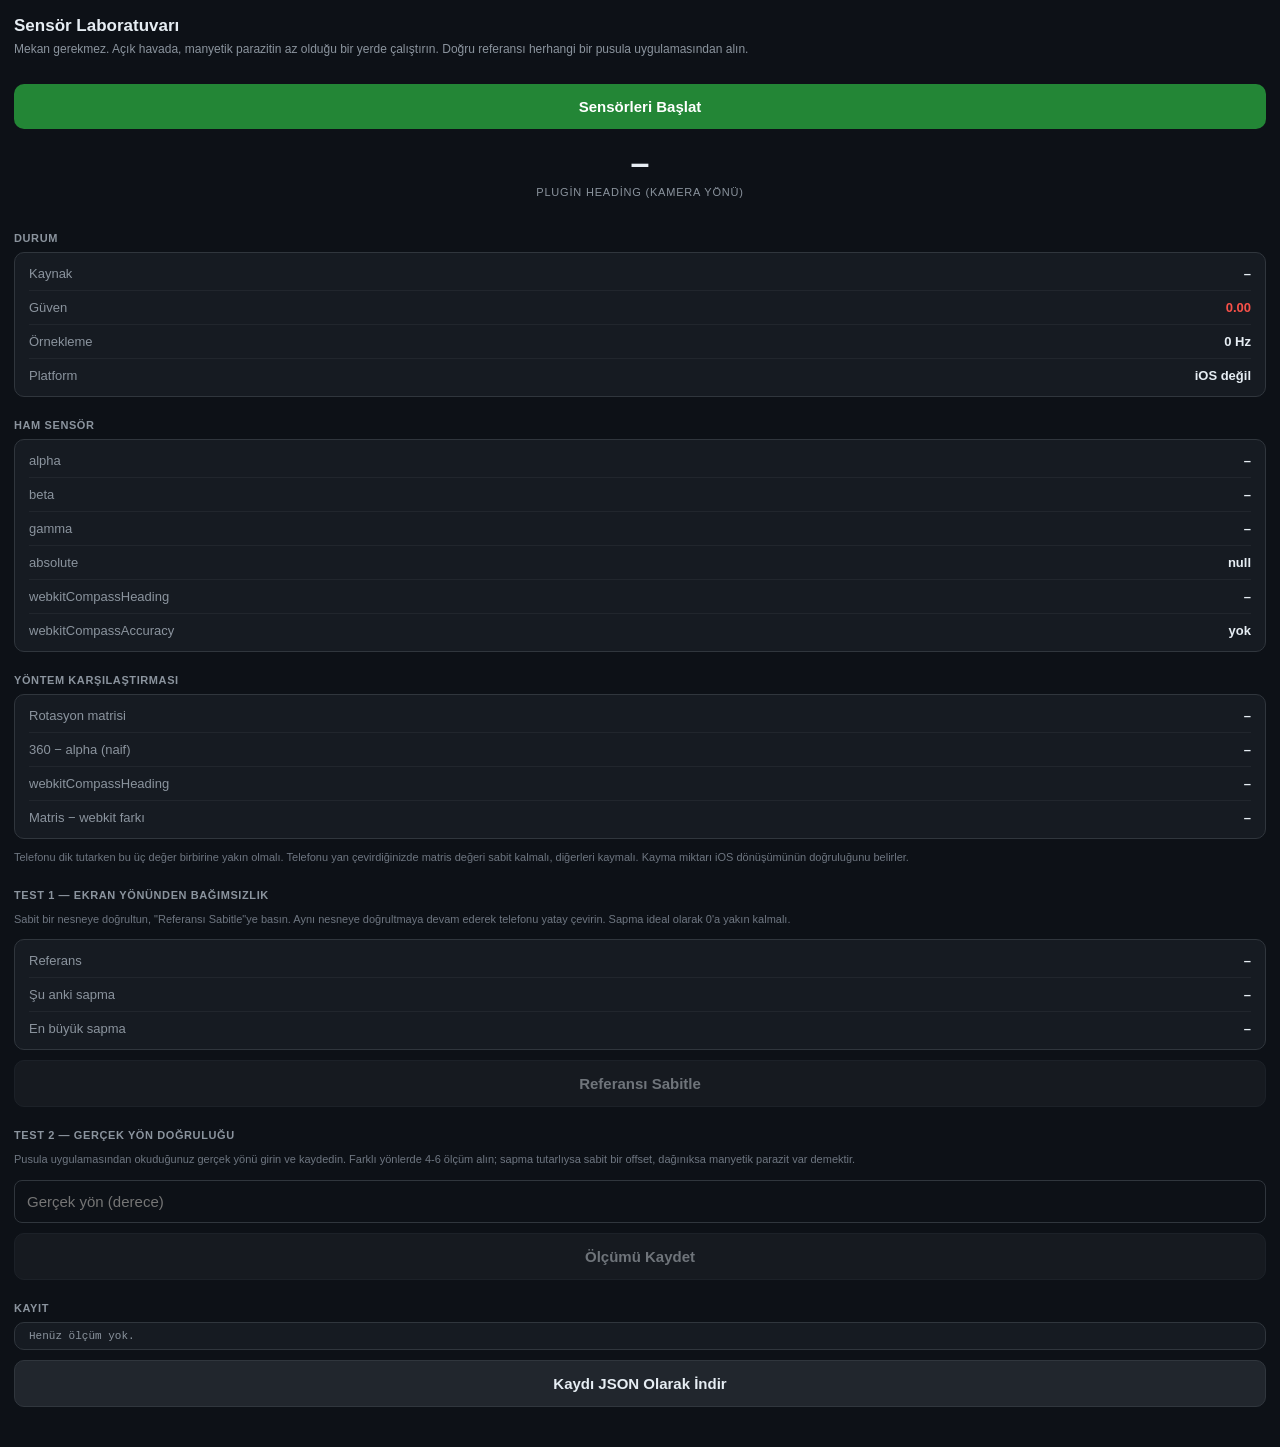
==== tools/sensor-lab.html @ 2a3771e2 "simulation test" ====
<!DOCTYPE html>
<html lang="tr">
<head>
<meta charset="UTF-8">
<meta name="viewport" content="width=device-width, initial-scale=1.0, maximum-scale=1.0, user-scalable=no">
<title>Sensör Laboratuvarı</title>
<script src="../ar-navigation-ui.js"></script>
<style>
    * { box-sizing: border-box; }
    body {
        margin: 0; padding: 16px 14px 40px;
        background: #0d1117; color: #e6edf3;
        font-family: -apple-system, BlinkMacSystemFont, 'Segoe UI', Roboto, sans-serif;
        -webkit-text-size-adjust: 100%;
    }
    h1 { font-size: 17px; margin: 0 0 4px; }
    .sub { font-size: 12px; color: #8b949e; margin: 0 0 16px; line-height: 1.5; }
    h2 { font-size: 11px; text-transform: uppercase; letter-spacing: .6px;
         color: #8b949e; margin: 22px 0 8px; }
    .card { background: #161b22; border: 1px solid #30363d;
            border-radius: 10px; padding: 4px 14px; }
    .row { display: flex; justify-content: space-between; align-items: center;
           padding: 9px 0; border-bottom: 1px solid #21262d; font-size: 13px; }
    .row:last-child { border-bottom: none; }
    .row span:first-child { color: #8b949e; }
    .row span:last-child { font-weight: 600; font-variant-numeric: tabular-nums; }
    .big { font-size: 34px; font-weight: 700; text-align: center;
           padding: 14px 0 4px; font-variant-numeric: tabular-nums; }
    .biglbl { text-align: center; font-size: 11px; color: #8b949e;
              text-transform: uppercase; letter-spacing: .8px; padding-bottom: 12px; }
    button {
        width: 100%; padding: 14px; margin-top: 10px; border: none; border-radius: 10px;
        background: #238636; color: #fff; font-size: 15px; font-weight: 600;
    }
    button.secondary { background: #21262d; border: 1px solid #30363d; color: #e6edf3; }
    button:disabled { opacity: .45; }
    input[type=number] {
        width: 100%; padding: 12px; border-radius: 8px; font-size: 15px;
        background: #0d1117; border: 1px solid #30363d; color: #e6edf3;
    }
    .ok { color: #3fb950; } .warn { color: #d29922; } .bad { color: #f85149; }
    .log { font-size: 11px; color: #8b949e; line-height: 1.7;
           max-height: 190px; overflow-y: auto; white-space: pre-wrap;
           font-family: ui-monospace, Menlo, Consolas, monospace; }
    .note { font-size: 11px; color: #6e7681; line-height: 1.6; margin-top: 10px; }
</style>
</head>
<body>

<h1>Sensör Laboratuvarı</h1>
<p class="sub">Mekan gerekmez. Açık havada, manyetik parazitin az olduğu bir
    yerde çalıştırın. Doğru referansı herhangi bir pusula uygulamasından alın.</p>

<button id="permBtn">Sensörleri Başlat</button>

<div class="big" id="bigHeading">–</div>
<div class="biglbl">Plugin heading (kamera yönü)</div>

<h2>Durum</h2>
<div class="card">
    <div class="row"><span>Kaynak</span><span id="src">–</span></div>
    <div class="row"><span>Güven</span><span id="conf">–</span></div>
    <div class="row"><span>Örnekleme</span><span id="hz">–</span></div>
    <div class="row"><span>Platform</span><span id="plat">–</span></div>
</div>

<h2>Ham sensör</h2>
<div class="card">
    <div class="row"><span>alpha</span><span id="ra">–</span></div>
    <div class="row"><span>beta</span><span id="rb">–</span></div>
    <div class="row"><span>gamma</span><span id="rg">–</span></div>
    <div class="row"><span>absolute</span><span id="rabs">–</span></div>
    <div class="row"><span>webkitCompassHeading</span><span id="rwk">–</span></div>
    <div class="row"><span>webkitCompassAccuracy</span><span id="rwa">–</span></div>
</div>

<h2>Yöntem karşılaştırması</h2>
<div class="card">
    <div class="row"><span>Rotasyon matrisi</span><span id="mMatrix">–</span></div>
    <div class="row"><span>360 − alpha (naif)</span><span id="mNaive">–</span></div>
    <div class="row"><span>webkitCompassHeading</span><span id="mWk">–</span></div>
    <div class="row"><span>Matris − webkit farkı</span><span id="mDiff">–</span></div>
</div>
<p class="note">Telefonu dik tutarken bu üç değer birbirine yakın olmalı.
    Telefonu yan çevirdiğinizde matris değeri sabit kalmalı, diğerleri kaymalı.
    Kayma miktarı iOS dönüşümünün doğruluğunu belirler.</p>

<h2>Test 1 — Ekran yönünden bağımsızlık</h2>
<p class="note">Sabit bir nesneye doğrultun, "Referansı Sabitle"ye basın.
    Aynı nesneye doğrultmaya devam ederek telefonu yatay çevirin.
    Sapma ideal olarak 0'a yakın kalmalı.</p>
<div class="card">
    <div class="row"><span>Referans</span><span id="refH">–</span></div>
    <div class="row"><span>Şu anki sapma</span><span id="refD">–</span></div>
    <div class="row"><span>En büyük sapma</span><span id="refMax">–</span></div>
</div>
<button id="lockBtn" class="secondary" disabled>Referansı Sabitle</button>

<h2>Test 2 — Gerçek yön doğruluğu</h2>
<p class="note">Pusula uygulamasından okuduğunuz gerçek yönü girin ve kaydedin.
    Farklı yönlerde 4-6 ölçüm alın; sapma tutarlıysa sabit bir offset,
    dağınıksa manyetik parazit var demektir.</p>
<input type="number" id="truth" placeholder="Gerçek yön (derece)" inputmode="decimal">
<button id="markBtn" class="secondary" disabled>Ölçümü Kaydet</button>

<h2>Kayıt</h2>
<div class="card"><div class="log" id="log">Henüz ölçüm yok.</div></div>
<button id="exportBtn" class="secondary">Kaydı JSON Olarak İndir</button>

<script>
const $ = (id) => document.getElementById(id);
const angDiff = (a, b) => Math.abs(((a - b + 180) % 360 + 360) % 360 - 180);

const state = {
    heading: null, confidence: 0, source: '–',
    alpha: null, beta: null, gamma: null, absolute: null,
    wk: null, wa: null,
    matrix: null, naive: null,
    ref: null, refMax: 0,
    count: 0, lastRate: 0, marks: []
};

const isIOS = typeof DeviceOrientationEvent !== 'undefined' &&
    (typeof DeviceOrientationEvent.requestPermission === 'function' ||
     (DeviceOrientationEvent.prototype && 'webkitCompassHeading' in DeviceOrientationEvent.prototype));
$('plat').textContent = isIOS ? 'iOS ailesi' : 'iOS değil';

function process(e, sourceLabel) {
    state.count++;
    state.alpha = e.alpha; state.beta = e.beta; state.gamma = e.gamma;
    state.absolute = e.absolute;
    state.wk = (typeof e.webkitCompassHeading === 'number') ? e.webkitCompassHeading : null;
    state.wa = (typeof e.webkitCompassAccuracy === 'number') ? e.webkitCompassAccuracy : null;

    // Plugin ile birebir aynı matematik
    let alphaForMatrix = e.alpha;
    if (state.wk !== null && !isNaN(state.wk)) {
        alphaForMatrix = (360 - state.wk) % 360;
        sourceLabel = 'webkit-compass';
    }

    if (alphaForMatrix != null && e.beta != null && e.gamma != null) {
        const r = ARNavigationUI._computeHeadingFromRotationMatrix(
            alphaForMatrix, e.beta, e.gamma);
        state.matrix = r.heading;
        state.confidence = r.confidence;
        state.heading = r.heading;
    }
    if (e.alpha != null) state.naive = (360 - e.alpha) % 360;
    state.source = sourceLabel;

    if (state.ref !== null && state.heading !== null) {
        const d = angDiff(state.heading, state.ref);
        if (d > state.refMax) state.refMax = d;
    }
}

function onAbsolute(e) {
    if (e.absolute === false) return;
    if (e.alpha == null) return;
    process(e, 'absolute-event');
}
function onOrientation(e) {
    // Absolute event varsa onu tercih et
    if (state.source === 'absolute-event') return;
    process(e, e.absolute === true ? 'absolute-flag' : 'relative');
}

function render() {
    const f = (v, d = 1) => (v === null || v === undefined || isNaN(v)) ? '–' : Number(v).toFixed(d) + '°';

    $('bigHeading').textContent = state.heading === null ? '–' : state.heading.toFixed(1) + '°';
    $('src').textContent = state.source;
    $('conf').textContent = state.confidence.toFixed(2);
    $('conf').className = state.confidence > 0.4 ? 'ok' : state.confidence > 0.15 ? 'warn' : 'bad';
    $('hz').textContent = state.lastRate + ' Hz';

    $('ra').textContent = f(state.alpha);
    $('rb').textContent = f(state.beta);
    $('rg').textContent = f(state.gamma);
    $('rabs').textContent = String(state.absolute);
    $('rwk').textContent = f(state.wk);
    $('rwa').textContent = state.wa === null ? 'yok'
        : (state.wa < 0 ? 'kalibre değil (' + state.wa + ')' : '±' + state.wa.toFixed(0) + '°');
    if (state.wa !== null) {
        $('rwa').className = state.wa < 0 || state.wa > 25 ? 'bad' : state.wa > 12 ? 'warn' : 'ok';
    }

    $('mMatrix').textContent = f(state.matrix);
    $('mNaive').textContent = f(state.naive);
    $('mWk').textContent = f(state.wk);
    $('mDiff').textContent = (state.matrix !== null && state.wk !== null)
        ? angDiff(state.matrix, state.wk).toFixed(1) + '°' : '–';

    $('refH').textContent = state.ref === null ? '–' : state.ref.toFixed(1) + '°';
    $('refD').textContent = (state.ref === null || state.heading === null)
        ? '–' : angDiff(state.heading, state.ref).toFixed(1) + '°';
    $('refMax').textContent = state.ref === null ? '–' : state.refMax.toFixed(1) + '°';
    if (state.ref !== null) {
        $('refMax').className = state.refMax < 5 ? 'ok' : state.refMax < 20 ? 'warn' : 'bad';
    }

    requestAnimationFrame(render);
}

setInterval(() => { state.lastRate = state.count; state.count = 0; }, 1000);

$('permBtn').addEventListener('click', async () => {
    try {
        if (typeof DeviceOrientationEvent.requestPermission === 'function') {
            const res = await DeviceOrientationEvent.requestPermission();
            if (res !== 'granted') { alert('İzin reddedildi: ' + res); return; }
        }
    } catch (err) {
        alert('İzin hatası: ' + err.message);
        return;
    }
    window.addEventListener('deviceorientationabsolute', onAbsolute, true);
    window.addEventListener('deviceorientation', onOrientation, true);
    $('permBtn').textContent = 'Sensörler çalışıyor';
    $('permBtn').disabled = true;
    $('lockBtn').disabled = false;
    $('markBtn').disabled = false;
});

$('lockBtn').addEventListener('click', () => {
    state.ref = state.heading;
    state.refMax = 0;
});

$('markBtn').addEventListener('click', () => {
    const truth = parseFloat($('truth').value);
    if (isNaN(truth)) { alert('Gerçek yönü girin'); return; }
    if (state.heading === null) { alert('Henüz heading yok'); return; }
    const mark = {
        time: new Date().toISOString(),
        truth: truth,
        heading: Number(state.heading.toFixed(2)),
        error: Number((((state.heading - truth + 180) % 360 + 360) % 360 - 180).toFixed(2)),
        confidence: Number(state.confidence.toFixed(3)),
        source: state.source,
        alpha: state.alpha, beta: state.beta, gamma: state.gamma,
        webkitCompassHeading: state.wk, webkitCompassAccuracy: state.wa
    };
    state.marks.push(mark);
    $('truth').value = '';

    const errs = state.marks.map(m => m.error);
    const mean = errs.reduce((a, b) => a + b, 0) / errs.length;
    const spread = Math.max(...errs) - Math.min(...errs);
    $('log').textContent = state.marks.map((m, i) =>
        `${i + 1}. gerçek ${m.truth}°  ölçülen ${m.heading}°  hata ${m.error > 0 ? '+' : ''}${m.error}°`
    ).join('\n') +
    `\n\nOrtalama hata: ${mean.toFixed(1)}°  (mapNorthOffset adayı: ${((-mean + 360) % 360).toFixed(1)}°)` +
    `\nDağılım: ${spread.toFixed(1)}°  ${spread < 10 ? '-> tutarli, sabit offset' : '-> dagilim yuksek, manyetik parazit'}`;
});

$('exportBtn').addEventListener('click', () => {
    const blob = new Blob([JSON.stringify({
        userAgent: navigator.userAgent, isIOS, marks: state.marks
    }, null, 2)], { type: 'application/json' });
    const a = document.createElement('a');
    a.href = URL.createObjectURL(blob);
    a.download = 'sensor-lab-' + Date.now() + '.json';
    a.click();
});

render();
</script>
</body>
</html>
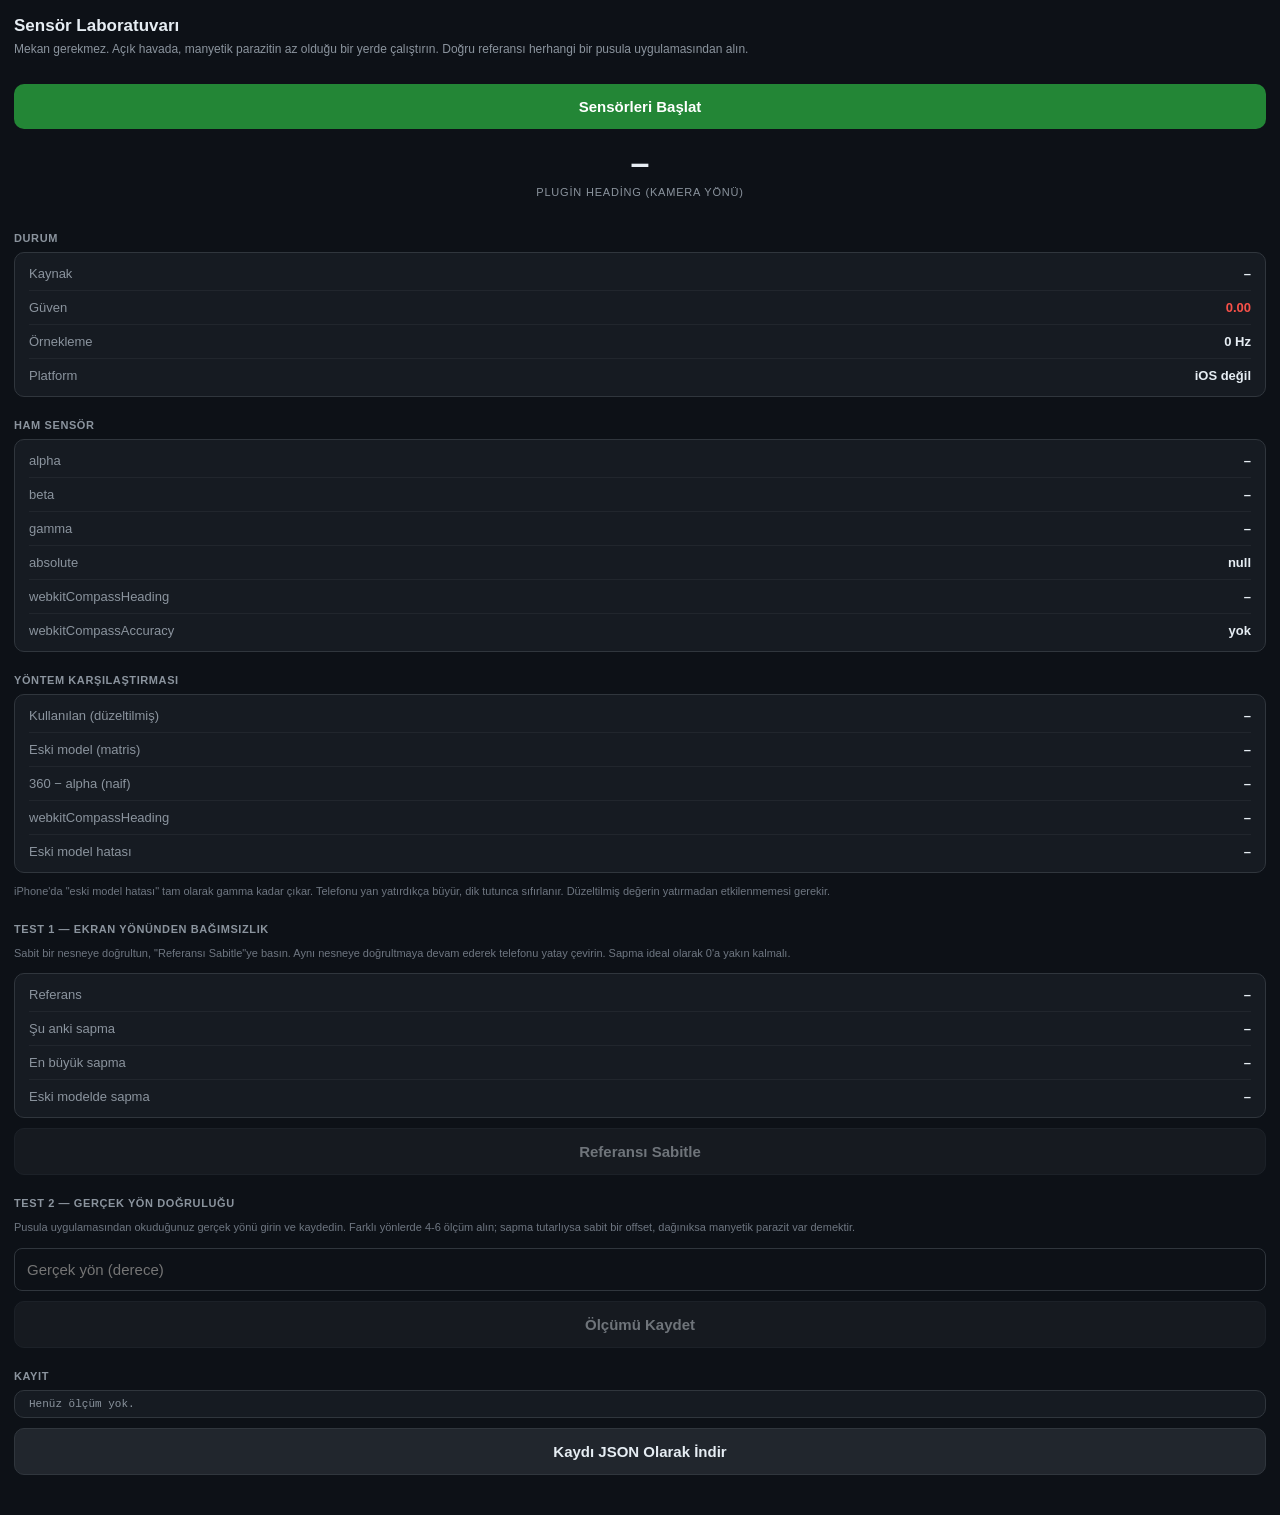
==== commit 43ab3b8f: "test" ====
--- a/tools/sensor-lab.html
+++ b/tools/sensor-lab.html
@@ -76,14 +76,15 @@
 
 <h2>Yöntem karşılaştırması</h2>
 <div class="card">
-    <div class="row"><span>Rotasyon matrisi</span><span id="mMatrix">–</span></div>
+    <div class="row"><span>Kullanılan (düzeltilmiş)</span><span id="mUsed">–</span></div>
+    <div class="row"><span>Eski model (matris)</span><span id="mMatrix">–</span></div>
     <div class="row"><span>360 − alpha (naif)</span><span id="mNaive">–</span></div>
     <div class="row"><span>webkitCompassHeading</span><span id="mWk">–</span></div>
-    <div class="row"><span>Matris − webkit farkı</span><span id="mDiff">–</span></div>
+    <div class="row"><span>Eski model hatası</span><span id="mDiff">–</span></div>
 </div>
-<p class="note">Telefonu dik tutarken bu üç değer birbirine yakın olmalı.
-    Telefonu yan çevirdiğinizde matris değeri sabit kalmalı, diğerleri kaymalı.
-    Kayma miktarı iOS dönüşümünün doğruluğunu belirler.</p>
+<p class="note">iPhone'da "eski model hatası" tam olarak gamma kadar çıkar.
+    Telefonu yan yatırdıkça büyür, dik tutunca sıfırlanır. Düzeltilmiş değerin
+    yatırmadan etkilenmemesi gerekir.</p>
 
 <h2>Test 1 — Ekran yönünden bağımsızlık</h2>
 <p class="note">Sabit bir nesneye doğrultun, "Referansı Sabitle"ye basın.
@@ -93,6 +94,7 @@
     <div class="row"><span>Referans</span><span id="refH">–</span></div>
     <div class="row"><span>Şu anki sapma</span><span id="refD">–</span></div>
     <div class="row"><span>En büyük sapma</span><span id="refMax">–</span></div>
+    <div class="row"><span>Eski modelde sapma</span><span id="refMaxOld">–</span></div>
 </div>
 <button id="lockBtn" class="secondary" disabled>Referansı Sabitle</button>
 
@@ -116,8 +118,9 @@
     alpha: null, beta: null, gamma: null, absolute: null,
     wk: null, wa: null,
     matrix: null, naive: null,
-    ref: null, refMax: 0,
-    count: 0, lastRate: 0, marks: []
+    ref: null, refMax: 0, refOld: null, refMaxOld: 0,
+    count: 0, lastRate: 0, marks: [],
+    trace: [], lastTrace: 0
 };
 
 const isIOS = typeof DeviceOrientationEvent !== 'undefined' &&
@@ -132,19 +135,23 @@
     state.wk = (typeof e.webkitCompassHeading === 'number') ? e.webkitCompassHeading : null;
     state.wa = (typeof e.webkitCompassAccuracy === 'number') ? e.webkitCompassAccuracy : null;
 
-    // Plugin ile birebir aynı matematik
-    let alphaForMatrix = e.alpha;
+    const beta = e.beta ?? 90, gamma = e.gamma ?? 0;
+
     if (state.wk !== null && !isNaN(state.wk)) {
-        alphaForMatrix = (360 - state.wk) % 360;
+        // iOS: CoreLocation değeri zaten kamera yönü. Matrise sokmak gamma'yı
+        // ikinci kez uygular ve heading'e gamma kadar hata ekler.
         sourceLabel = 'webkit-compass';
-    }
-
-    if (alphaForMatrix != null && e.beta != null && e.gamma != null) {
-        const r = ARNavigationUI._computeHeadingFromRotationMatrix(
-            alphaForMatrix, e.beta, e.gamma);
+        state.heading = state.wk;
+        state.confidence =
+            ARNavigationUI._computeHeadingFromRotationMatrix(0, beta, gamma).confidence;
+        // Eski (hatalı) model — karşılaştırma için hâlâ hesaplanır
+        state.matrix = ARNavigationUI._computeHeadingFromRotationMatrix(
+            (360 - state.wk) % 360, beta, gamma).heading;
+    } else if (e.alpha != null) {
+        const r = ARNavigationUI._computeHeadingFromRotationMatrix(e.alpha, beta, gamma);
+        state.heading = r.heading;
+        state.confidence = r.confidence;
         state.matrix = r.heading;
-        state.confidence = r.confidence;
-        state.heading = r.heading;
     }
     if (e.alpha != null) state.naive = (360 - e.alpha) % 360;
     state.source = sourceLabel;
@@ -152,6 +159,22 @@
     if (state.ref !== null && state.heading !== null) {
         const d = angDiff(state.heading, state.ref);
         if (d > state.refMax) state.refMax = d;
+        const dOld = angDiff(state.matrix, state.refOld);
+        if (dOld > state.refMaxOld) state.refMaxOld = dOld;
+
+        // Test 1 kanıtı: yuvarlama sırasında iki modelin gamma'ya göre
+        // davranışı kaydedilir, hangisinin sabit kaldığı sonradan görülür.
+        if (state.trace.length < 4000 && Date.now() - state.lastTrace > 80) {
+            state.lastTrace = Date.now();
+            state.trace.push({
+                yeni: Number(state.heading.toFixed(1)),
+                eski: Number(state.matrix.toFixed(1)),
+                beta: Number(beta.toFixed(1)),
+                gamma: Number(gamma.toFixed(1)),
+                sapmaYeni: Number(d.toFixed(1)),
+                sapmaEski: Number(dOld.toFixed(1))
+            });
+        }
     }
 }
 
@@ -186,18 +209,21 @@
         $('rwa').className = state.wa < 0 || state.wa > 25 ? 'bad' : state.wa > 12 ? 'warn' : 'ok';
     }
 
+    $('mUsed').textContent = f(state.heading);
     $('mMatrix').textContent = f(state.matrix);
     $('mNaive').textContent = f(state.naive);
     $('mWk').textContent = f(state.wk);
-    $('mDiff').textContent = (state.matrix !== null && state.wk !== null)
-        ? angDiff(state.matrix, state.wk).toFixed(1) + '°' : '–';
+    $('mDiff').textContent = (state.matrix !== null && state.heading !== null)
+        ? angDiff(state.matrix, state.heading).toFixed(1) + '°' : '–';
 
     $('refH').textContent = state.ref === null ? '–' : state.ref.toFixed(1) + '°';
     $('refD').textContent = (state.ref === null || state.heading === null)
         ? '–' : angDiff(state.heading, state.ref).toFixed(1) + '°';
     $('refMax').textContent = state.ref === null ? '–' : state.refMax.toFixed(1) + '°';
+    $('refMaxOld').textContent = state.ref === null ? '–' : state.refMaxOld.toFixed(1) + '°';
     if (state.ref !== null) {
         $('refMax').className = state.refMax < 5 ? 'ok' : state.refMax < 20 ? 'warn' : 'bad';
+        $('refMaxOld').className = state.refMaxOld < 5 ? 'ok' : state.refMaxOld < 20 ? 'warn' : 'bad';
     }
 
     requestAnimationFrame(render);
@@ -225,7 +251,10 @@
 
 $('lockBtn').addEventListener('click', () => {
     state.ref = state.heading;
+    state.refOld = state.matrix;
     state.refMax = 0;
+    state.refMaxOld = 0;
+    state.trace = [];
 });
 
 $('markBtn').addEventListener('click', () => {
@@ -257,7 +286,10 @@
 
 $('exportBtn').addEventListener('click', () => {
     const blob = new Blob([JSON.stringify({
-        userAgent: navigator.userAgent, isIOS, marks: state.marks
+        userAgent: navigator.userAgent, isIOS,
+        marks: state.marks,
+        test1: { referans: state.ref, enBuyukSapmaYeni: state.refMax,
+                 enBuyukSapmaEski: state.refMaxOld, iz: state.trace }
     }, null, 2)], { type: 'application/json' });
     const a = document.createElement('a');
     a.href = URL.createObjectURL(blob);
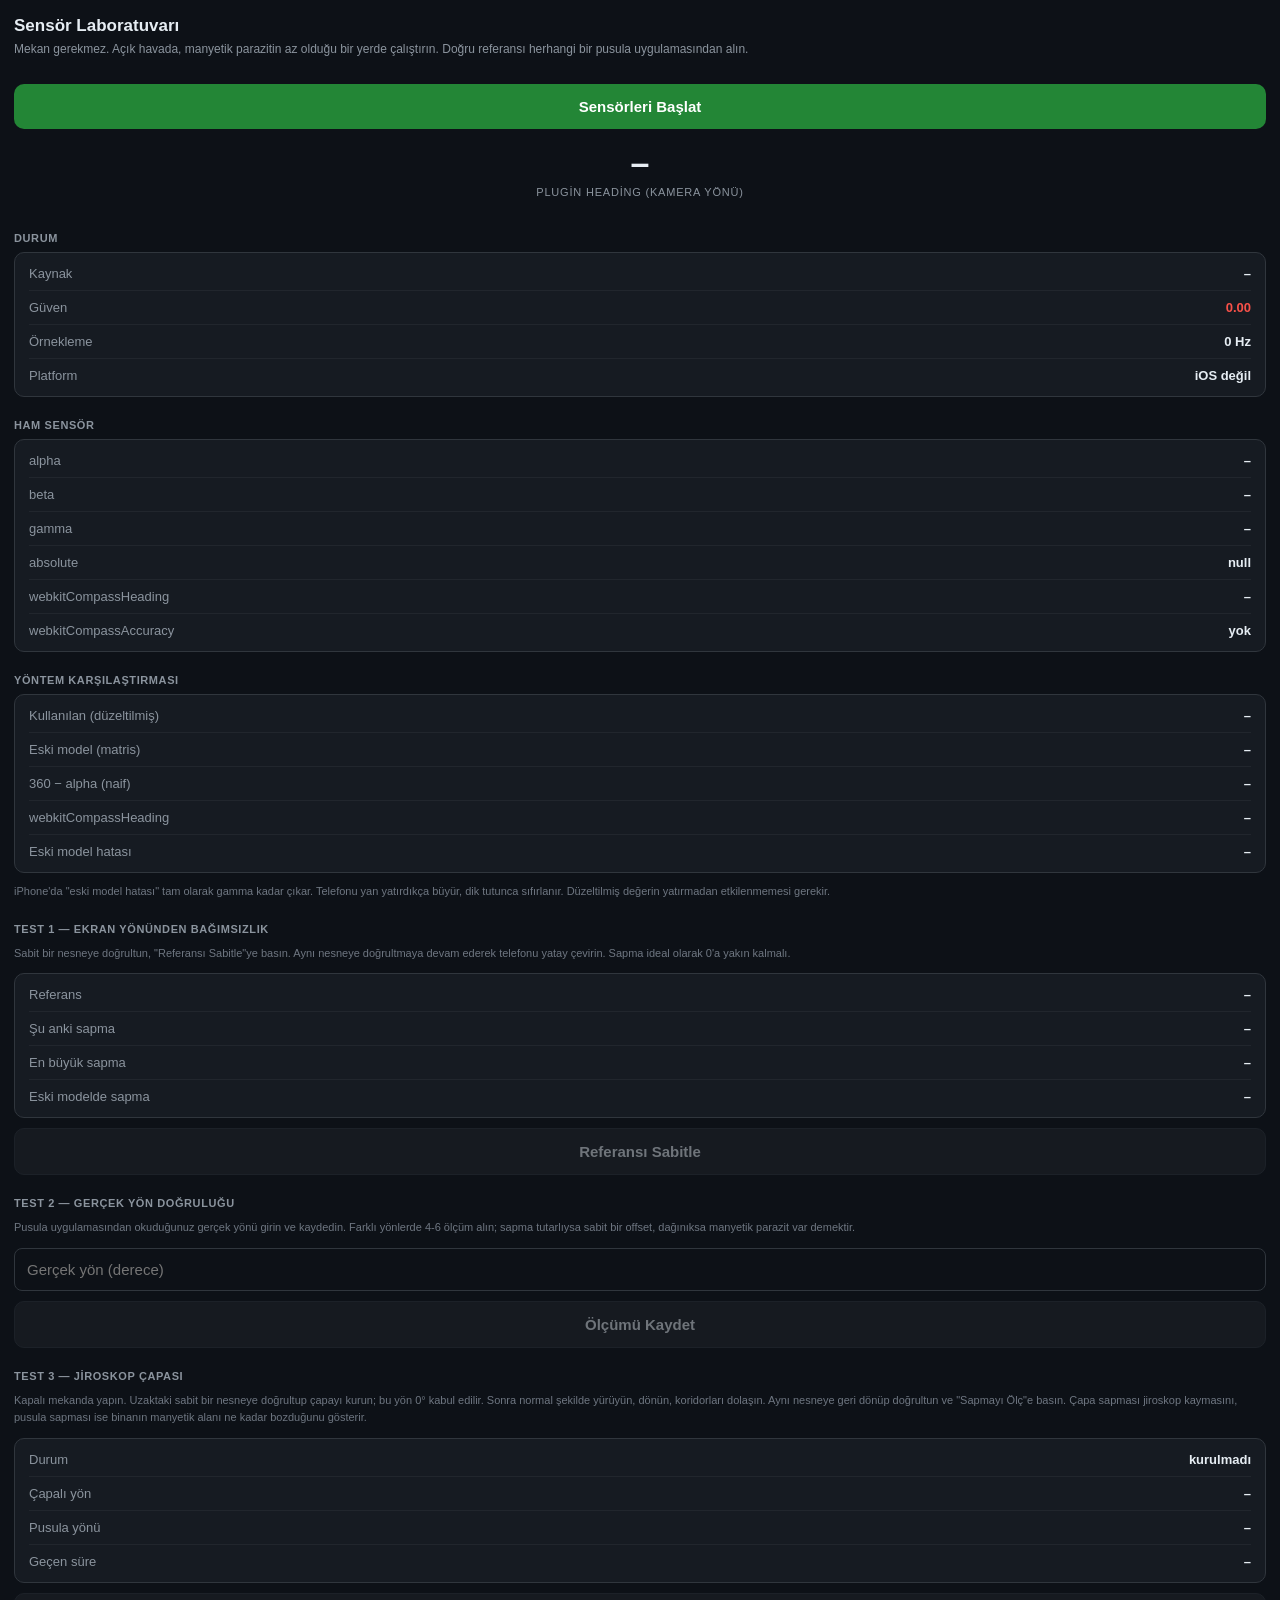
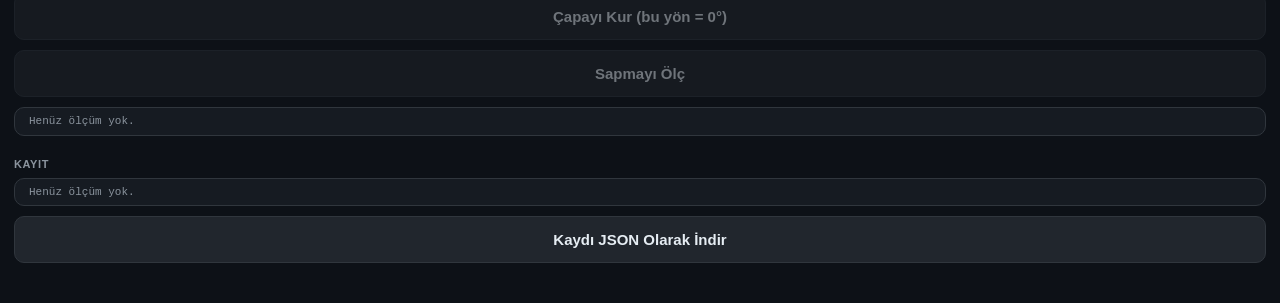
==== commit a2810dd0: "sensor lab" ====
--- a/tools/sensor-lab.html
+++ b/tools/sensor-lab.html
@@ -105,6 +105,22 @@
 <input type="number" id="truth" placeholder="Gerçek yön (derece)" inputmode="decimal">
 <button id="markBtn" class="secondary" disabled>Ölçümü Kaydet</button>
 
+<h2>Test 3 — Jiroskop çapası</h2>
+<p class="note">Kapalı mekanda yapın. Uzaktaki sabit bir nesneye doğrultup
+    çapayı kurun; bu yön 0° kabul edilir. Sonra normal şekilde yürüyün,
+    dönün, koridorları dolaşın. Aynı nesneye geri dönüp doğrultun ve
+    "Sapmayı Ölç"e basın. Çapa sapması jiroskop kaymasını, pusula sapması ise
+    binanın manyetik alanı ne kadar bozduğunu gösterir.</p>
+<div class="card">
+    <div class="row"><span>Durum</span><span id="anState">kurulmadı</span></div>
+    <div class="row"><span>Çapalı yön</span><span id="anHeading">–</span></div>
+    <div class="row"><span>Pusula yönü</span><span id="anCompass">–</span></div>
+    <div class="row"><span>Geçen süre</span><span id="anElapsed">–</span></div>
+</div>
+<button id="anchorBtn" class="secondary" disabled>Çapayı Kur (bu yön = 0°)</button>
+<button id="measureBtn" class="secondary" disabled>Sapmayı Ölç</button>
+<div class="card" style="margin-top:10px"><div class="log" id="anLog">Henüz ölçüm yok.</div></div>
+
 <h2>Kayıt</h2>
 <div class="card"><div class="log" id="log">Henüz ölçüm yok.</div></div>
 <button id="exportBtn" class="secondary">Kaydı JSON Olarak İndir</button>
@@ -120,7 +136,8 @@
     matrix: null, naive: null,
     ref: null, refMax: 0, refOld: null, refMaxOld: 0,
     count: 0, lastRate: 0, marks: [],
-    trace: [], lastTrace: 0
+    trace: [], lastTrace: 0,
+    anchor: null
 };
 
 const isIOS = typeof DeviceOrientationEvent !== 'undefined' &&
@@ -247,6 +264,8 @@
     $('permBtn').disabled = true;
     $('lockBtn').disabled = false;
     $('markBtn').disabled = false;
+    $('anchorBtn').disabled = false;
+    startPlugin();
 });
 
 $('lockBtn').addEventListener('click', () => {
@@ -284,12 +303,90 @@
     `\nDağılım: ${spread.toFixed(1)}°  ${spread < 10 ? '-> tutarli, sabit offset' : '-> dagilim yuksek, manyetik parazit'}`;
 });
 
+// ────────────────────────────────────────────────────────────
+//  Test 3 — jiroskop çapası
+//  Sayfa kendi kopyasını değil gerçek plugin kodunu çalıştırır; aksi halde
+//  ölçülen şey üründeki davranış olmazdı. Görsel katman gizlenir, çünkü
+//  burada ok değil sayısal sapma inceleniyor.
+// ────────────────────────────────────────────────────────────
+let nav = null;
+
+// Plugin izin adımında başlatılır: çapa butonuna basıldığında göreli akışın
+// çoktan akıyor olması gerekir, yoksa ilk dokunuş boşa giderdi.
+function startPlugin() {
+    nav = new ARNavigationUI({
+        targetAngle: 0,
+        manageCamera: false,
+        showPopup: false,
+        progressDuration: 99999   // oturum kendiliğinden tamamlanmasın
+    });
+    nav.start();
+    const root = document.querySelector('.arn-root');
+    if (root) root.style.display = 'none';
+}
+
+$('anchorBtn').addEventListener('click', () => {
+    if (!nav) return;
+
+    // Göreli akışın ilk örneği gelene kadar çapa kurulamaz
+    if (!nav.canAnchor) {
+        $('anState').textContent = 'jiroskop bekleniyor, tekrar deneyin';
+        $('anState').className = 'warn';
+        return;
+    }
+
+    if (!nav.setAnchor(0)) return;
+
+    state.anchor = {
+        at: Date.now(),
+        compassAtAnchor: state.heading,
+        measurements: []
+    };
+    $('anState').textContent = 'kurulu (jiroskop takibi)';
+    $('anState').className = 'ok';
+    $('measureBtn').disabled = false;
+});
+
+$('measureBtn').addEventListener('click', () => {
+    if (!nav || !nav.isAnchored || !state.anchor) return;
+
+    const anchorErr = Math.abs(((nav.currentHeading + 180) % 360 + 360) % 360 - 180);
+    const compassErr = angDiff(state.heading, state.anchor.compassAtAnchor);
+    const minutes = (Date.now() - state.anchor.at) / 60000;
+
+    state.anchor.measurements.push({
+        dakika: Number(minutes.toFixed(2)),
+        capaSapmasi: Number(anchorErr.toFixed(1)),
+        pusulaSapmasi: Number(compassErr.toFixed(1)),
+        capaliHeading: Number(nav.currentHeading.toFixed(1)),
+        pusulaHeading: Number(state.heading.toFixed(1))
+    });
+
+    $('anLog').textContent = state.anchor.measurements.map((m, i) =>
+        `${i + 1}. ${m.dakika.toFixed(1)} dk sonra  ` +
+        `capa ${m.capaSapmasi}\u00b0  pusula ${m.pusulaSapmasi}\u00b0`
+    ).join('\n') +
+    '\n\nCapa sapmasi jiroskop kaymasidir, zamanla yavasca buyumeli.' +
+    '\nPusula sapmasi binanin manyetik bozulmasidir, zaman yerine konuma bagli.';
+});
+
+function renderAnchor() {
+    if (nav && nav.isAnchored && state.anchor) {
+        $('anHeading').textContent = nav.currentHeading.toFixed(1) + '°';
+        $('anCompass').textContent = state.heading === null ? '–' : state.heading.toFixed(1) + '°';
+        $('anElapsed').textContent = ((Date.now() - state.anchor.at) / 60000).toFixed(1) + ' dk';
+    }
+    requestAnimationFrame(renderAnchor);
+}
+renderAnchor();
+
 $('exportBtn').addEventListener('click', () => {
     const blob = new Blob([JSON.stringify({
         userAgent: navigator.userAgent, isIOS,
         marks: state.marks,
         test1: { referans: state.ref, enBuyukSapmaYeni: state.refMax,
-                 enBuyukSapmaEski: state.refMaxOld, iz: state.trace }
+                 enBuyukSapmaEski: state.refMaxOld, iz: state.trace },
+        test3: state.anchor ? { olcumler: state.anchor.measurements } : null
     }, null, 2)], { type: 'application/json' });
     const a = document.createElement('a');
     a.href = URL.createObjectURL(blob);
